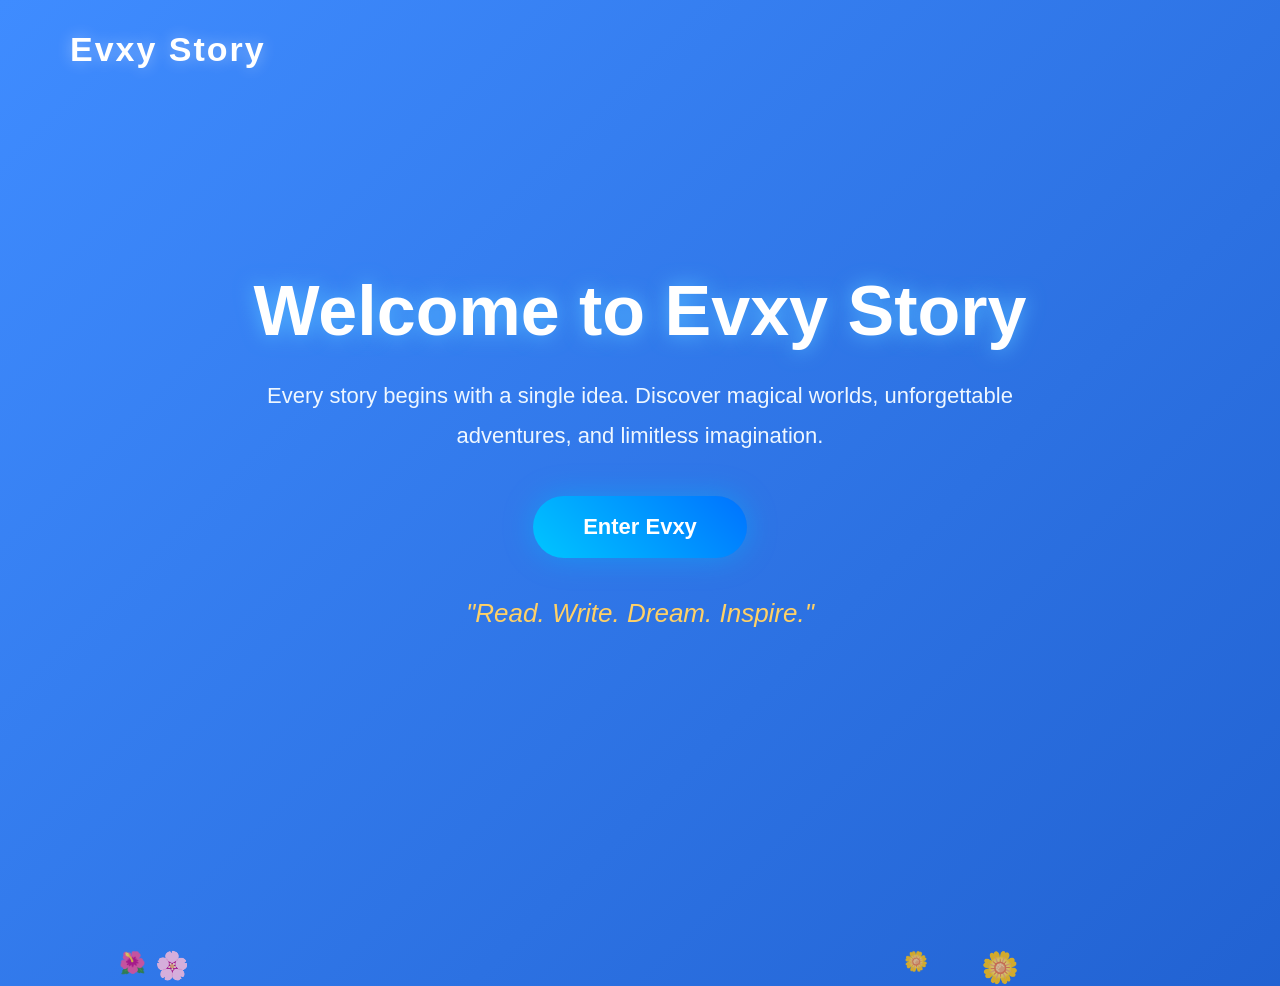
==== index.html @ 8ba3b9fb "Add files via upload" ====
<!DOCTYPE html>
<html lang="en">
<head>
    <meta charset="UTF-8">
    <meta name="viewport" content="width=device-width, initial-scale=1.0">
    <title>Evxy Story</title>

    <link rel="stylesheet" href="index.css">
</head>
<body>

    <!-- Falling Flowers -->
    <div id="flowers"></div>

    <!-- Header -->
    <header>
        <h2 class="logo">Evxy Story</h2>
    </header>

    <!-- Main Content -->
    <section class="hero">

        <h1>Welcome to Evxy Story</h1>

        <p class="description">
            Every story begins with a single idea.
            Discover magical worlds, unforgettable adventures,
            and limitless imagination.
        </p>

        <a href="file:///r%3A/story/page%202/write.html" class="btn">Enter Evxy</a>

        <p class="quote">
            "Read. Write. Dream. Inspire."
        </p>

    </section>

    <script src="index.js"></script>

</body>
</html>
---- index.css ----
*{
    margin:0;
    padding:0;
    box-sizing:border-box;
    font-family: "Segoe UI", sans-serif;
}

body{
    min-height:100vh;
    overflow:hidden;

    background:linear-gradient(-45deg,
    #071739,
    #0B2C68,
    #1956C5,
    #3F8CFF);

    background-size:400% 400%;
    animation:gradient 15s ease infinite;

    color:white;
}

/* Background Animation */

@keyframes gradient{

0%{
background-position:0% 50%;
}

50%{
background-position:100% 50%;
}

100%{
background-position:0% 50%;
}

}

/* Header */

header{

    width:100%;

    position:absolute;

    top:0;

    left:0;

    padding:30px 70px;

}

.logo{

    font-size:34px;

    font-weight:700;

    letter-spacing:2px;

    text-shadow:0 0 15px rgba(255,255,255,.4);

}

/* Hero Section */

.hero{

    height:100vh;

    display:flex;

    flex-direction:column;

    justify-content:center;

    align-items:center;

    text-align:center;

    padding:20px;

}

.hero h1{

    font-size:70px;

    margin-bottom:25px;

    text-shadow:0 0 20px #55b8ff;

}

.description{

    width:65%;

    font-size:22px;

    line-height:1.8;

    margin-bottom:40px;

    color:#eef7ff;

}

/* Button */

.btn{

    text-decoration:none;

    color:white;

    font-size:22px;

    font-weight:bold;

    padding:18px 50px;

    border-radius:50px;

    background:linear-gradient(45deg,#00C6FF,#0072FF);

    box-shadow:0 0 30px rgba(0,183,255,.45);

    transition:.4s;

}

.btn:hover{

    transform:translateY(-5px) scale(1.05);

    box-shadow:0 0 40px rgba(0,183,255,.9);

}

/* Quote */

.quote{

    margin-top:40px;

    font-size:26px;

    font-style:italic;

    color:#FFD166;

}

/* Falling Flowers */

.flower{

    position:absolute;

    top:-40px;

    font-size:22px;

    animation:fall linear forwards;

}

@keyframes fall{

0%{

transform:translateY(-40px) rotate(0deg);

opacity:1;

}

100%{

transform:translateY(110vh) rotate(360deg);

opacity:.8;

}

}
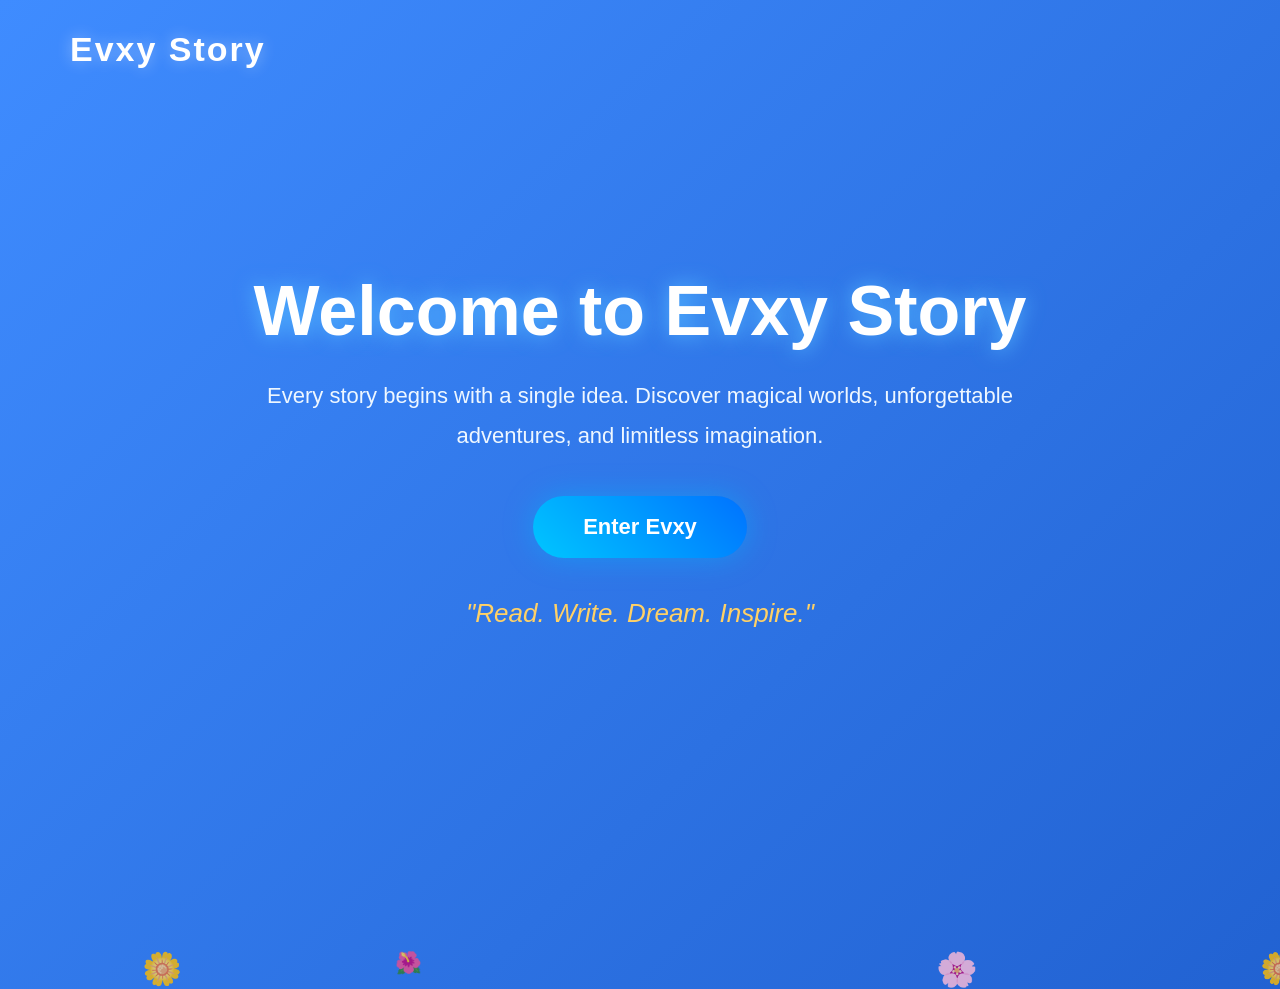
==== commit 40278440: "Update index.html" ====
--- a/index.html
+++ b/index.html
@@ -28,7 +28,7 @@
             and limitless imagination.
         </p>
 
-        <a href="file:///r%3A/story/page%202/write.html" class="btn">Enter Evxy</a>
+        <a href="index.html" class="btn">Enter Evxy</a>
 
         <p class="quote">
             "Read. Write. Dream. Inspire."
@@ -39,4 +39,4 @@
     <script src="index.js"></script>
 
 </body>
-</html>+</html>
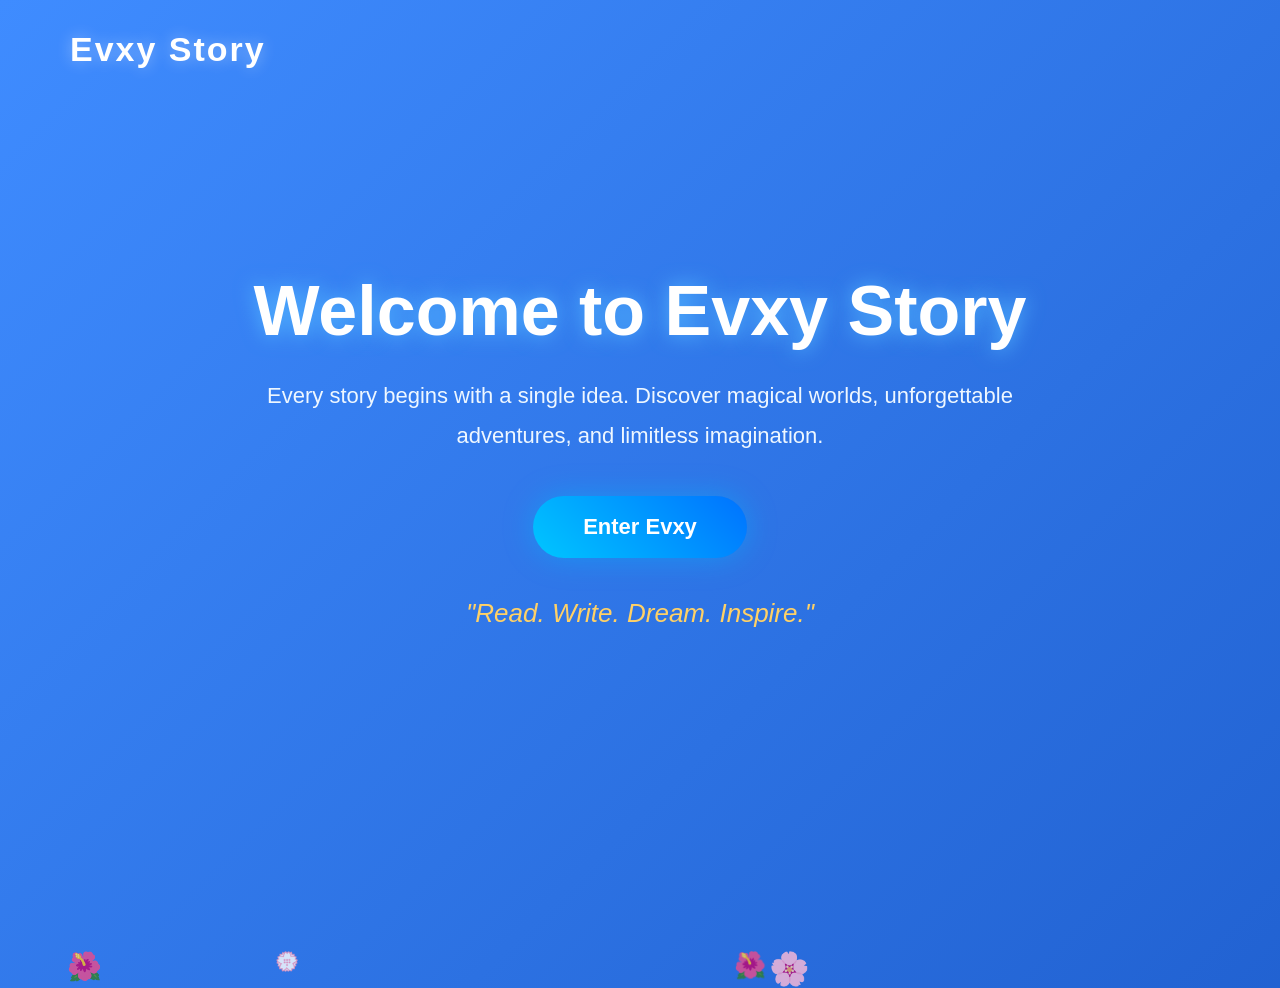
==== commit 32afbee5: "Update index.html" ====
--- a/index.html
+++ b/index.html
@@ -28,7 +28,7 @@
             and limitless imagination.
         </p>
 
-        <a href="index.html" class="btn">Enter Evxy</a>
+        <a href="write.html" class="btn">Enter Evxy</a>
 
         <p class="quote">
             "Read. Write. Dream. Inspire."
